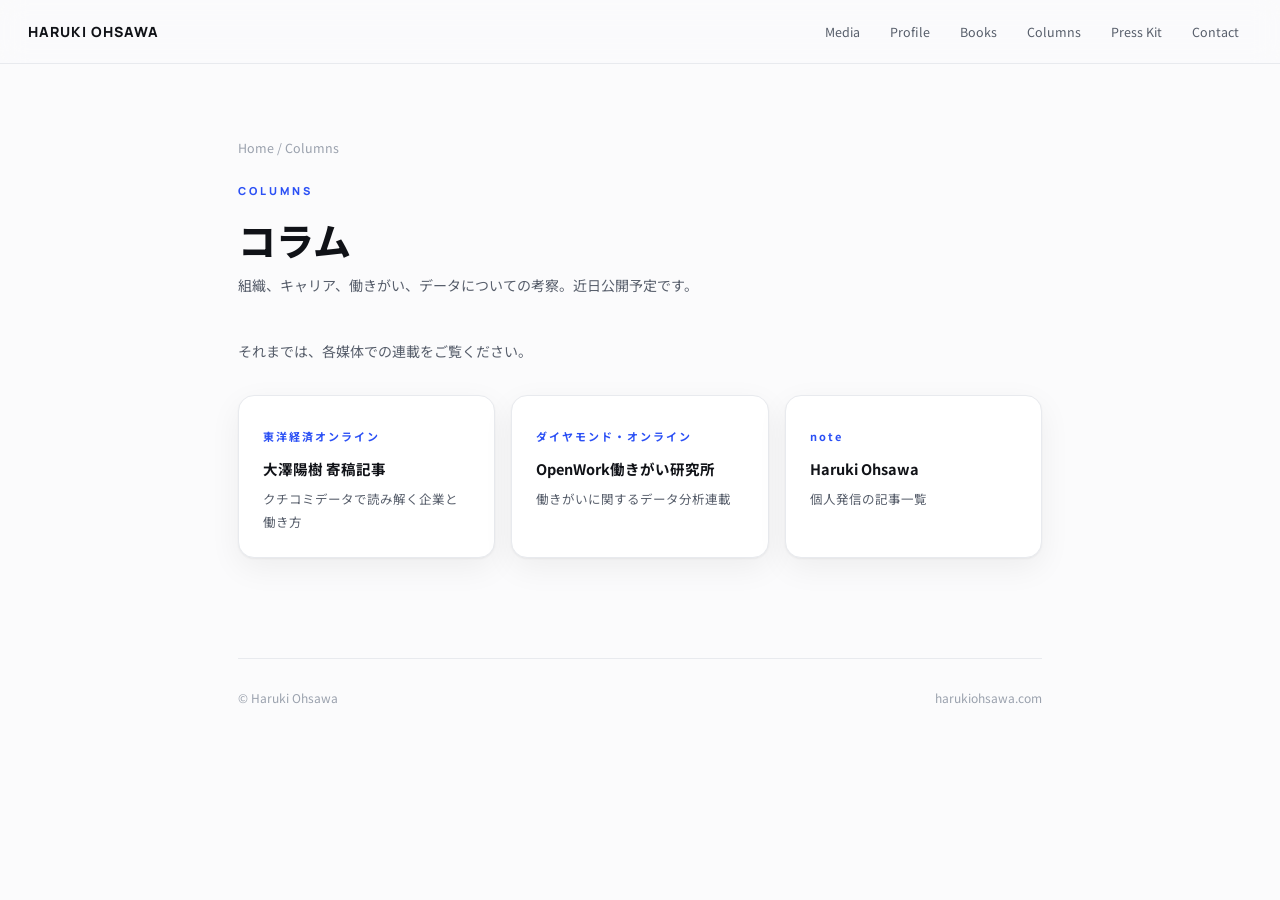
==== columns/index.html @ 918eade2 "ドメインを harukiohsawa.com に変更" ====
<!doctype html>
<html lang="ja">
<head>
<meta charset="utf-8">
<meta name="viewport" content="width=device-width, initial-scale=1">
<title>コラム | 大澤陽樹（Haruki Ohsawa）</title>
<meta name="description" content="オープンワーク株式会社 代表取締役社長・大澤陽樹のコラム。組織、キャリア、働きがい、データについての考察。">
<link rel="canonical" href="https://harukiohsawa.com/columns/">
<meta property="og:title" content="コラム | 大澤陽樹">
<meta property="og:type" content="website">
<meta property="og:url" content="https://harukiohsawa.com/columns/">
<meta property="og:site_name" content="大澤陽樹（Haruki Ohsawa）公式サイト">
<meta property="og:locale" content="ja_JP">
<meta name="twitter:card" content="summary">
<meta name="twitter:site" content="@ohsawa_tw">
<link rel="preconnect" href="https://fonts.googleapis.com">
<link rel="preconnect" href="https://fonts.gstatic.com" crossorigin>
<link href="https://fonts.googleapis.com/css2?family=Manrope:wght@800&family=Noto+Sans+JP:wght@400;500;700;800&display=swap" rel="stylesheet">
<link rel="stylesheet" href="../assets/style.css">
</head>
<body>
<nav class="topnav">
  <a class="logo en" href="../">HARUKI OHSAWA</a>
  <div class="links">
    <a href="../media/">Media</a><a href="../#profile">Profile</a><a href="../#books">Books</a><a href="./">Columns</a><a href="../#presskit">Press Kit</a><a href="../#contact">Contact</a>
  </div>
</nav>
<div class="wrap">
<header class="page-head">
  <p class="breadcrumb"><a href="../">Home</a> / Columns</p>
  <p class="eyebrow en">COLUMNS</p>
  <h1>コラム</h1>
  <p class="section-lead">組織、キャリア、働きがい、データについての考察。近日公開予定です。</p>
</header>

<section style="margin-top:40px">
  <p class="section-lead">それまでは、各媒体での連載をご覧ください。</p>
  <div class="col-links">
    <a class="col-card" href="https://toyokeizai.net/list/author/%E5%A4%A7%E6%BE%A4+%E9%99%BD%E6%A8%B9" target="_blank" rel="noopener"><span class="c-where">東洋経済オンライン</span><div class="c-name">大澤陽樹 寄稿記事</div><div class="c-desc">クチコミデータで読み解く企業と働き方</div></a>
    <a class="col-card" href="https://diamond.jp/ud/authors/58abbd6e7765611bd0560300" target="_blank" rel="noopener"><span class="c-where">ダイヤモンド・オンライン</span><div class="c-name">OpenWork働きがい研究所</div><div class="c-desc">働きがいに関するデータ分析連載</div></a>
    <a class="col-card" href="https://note.com/haruki_ohsawa/" target="_blank" rel="noopener"><span class="c-where">note</span><div class="c-name">Haruki Ohsawa</div><div class="c-desc">個人発信の記事一覧</div></a>
  </div>
</section>

<footer>
  <span>© Haruki Ohsawa</span>
  <span><a href="../">harukiohsawa.com</a></span>
</footer>
</div>
</body>
</html>
---- assets/style.css ----
/* harukiohsawa.com — Design A "Modern Minimal"
   白基調 / コバルトブルー / Manrope + Noto Sans JP */

:root {
  --bg: #FBFBFC;
  --card: #FFFFFF;
  --ink: #101217;
  --sub: #575E6B;
  --faint: #9AA1AD;
  --accent: #2B50F5;
  --accent-soft: #EBEFFE;
  --line: #E8EAEE;
  --shadow: 0 1px 2px rgba(16,18,23,0.05), 0 10px 32px rgba(16,18,23,0.06);
}
@media (prefers-color-scheme: dark) {
  :root {
    --bg: #0E1013; --card: #16181D; --ink: #ECEEF2; --sub: #A6ADBA;
    --faint: #6E7683; --accent: #8CA2FF; --accent-soft: #1B2340;
    --line: #24272E; --shadow: 0 1px 2px rgba(0,0,0,0.4), 0 10px 32px rgba(0,0,0,0.35);
  }
}

* { box-sizing: border-box; }
html { scroll-behavior: smooth; }
@media (prefers-reduced-motion: reduce) { html { scroll-behavior: auto; } }
body {
  margin: 0;
  background: var(--bg);
  color: var(--ink);
  font-family: "Noto Sans JP", "Yu Gothic UI", "Hiragino Sans", "Meiryo", sans-serif;
  font-size: 15.5px;
  line-height: 1.85;
  -webkit-font-smoothing: antialiased;
}
.en { font-family: "Manrope", "Noto Sans JP", sans-serif; font-weight: 800; }
a { color: var(--accent); text-decoration: none; }
a:hover { text-decoration: underline; }
a:focus-visible, button:focus-visible { outline: 2px solid var(--accent); outline-offset: 2px; border-radius: 4px; }
img { max-width: 100%; }

/* top nav */
.topnav {
  position: sticky; top: 0; z-index: 10;
  display: flex; align-items: center; justify-content: space-between; gap: 16px;
  padding: 14px 28px;
  background: color-mix(in srgb, var(--bg) 80%, transparent);
  backdrop-filter: blur(12px);
  border-bottom: 1px solid var(--line);
}
.topnav .logo { font-size: 14px; letter-spacing: 0.08em; color: var(--ink); }
.topnav .logo:hover { text-decoration: none; color: var(--accent); }
.topnav .links { display: flex; gap: 4px; flex-wrap: wrap; }
.topnav .links a { font-size: 12.5px; color: var(--sub); padding: 6px 13px; border-radius: 999px; }
.topnav .links a:hover { background: var(--accent-soft); color: var(--accent); text-decoration: none; }

.wrap { max-width: 860px; margin: 0 auto; padding: 0 28px 120px; }
section { margin-top: 104px; scroll-margin-top: 80px; }

.eyebrow { font-size: 11px; letter-spacing: 0.28em; color: var(--accent); margin: 0 0 12px; }
h2 { font-size: 30px; font-weight: 800; letter-spacing: 0.01em; margin: 0 0 8px; line-height: 1.4; text-wrap: balance; }
.section-lead { color: var(--sub); font-size: 14px; margin: 0 0 30px; max-width: 40em; }

/* subpage header */
.page-head { padding: 72px 0 0; }
.page-head h1 { font-size: 38px; font-weight: 800; margin: 0 0 8px; line-height: 1.35; }
.breadcrumb { font-size: 12.5px; color: var(--faint); margin: 0 0 22px; }
.breadcrumb a { color: var(--faint); }
.breadcrumb a:hover { color: var(--accent); }

/* hero */
.hero { position: relative; padding: 110px 0 0; overflow: hidden; }
.hero::before {
  content: ""; position: absolute; top: -220px; right: -160px;
  width: 560px; height: 560px; border-radius: 50%;
  background: radial-gradient(closest-side, var(--accent-soft), transparent 70%);
  pointer-events: none;
}
.hero-inner { position: relative; display: flex; gap: 48px; align-items: center; flex-wrap: wrap; }
.hero-text { flex: 1 1 400px; }
.hero .kicker {
  display: inline-block; font-size: 11px; letter-spacing: 0.22em;
  color: var(--accent); background: var(--accent-soft);
  padding: 6px 14px; border-radius: 999px; margin: 0 0 26px;
}
h1.name { font-size: 58px; font-weight: 800; letter-spacing: 0.02em; line-height: 1.2; margin: 0; }
.romaji { font-size: 15px; letter-spacing: 0.34em; color: var(--faint); margin: 14px 0 0; }
.title-line { margin: 26px 0 0; font-size: 15.5px; }
.mission { margin: 10px 0 0; font-size: 14px; color: var(--sub); }
.mission strong { color: var(--ink); font-weight: 700; }
.portrait {
  width: 200px; height: 200px; border-radius: 28px; object-fit: cover;
  background: linear-gradient(135deg, var(--accent-soft), var(--card));
  border: 1px solid var(--line); box-shadow: var(--shadow);
  display: flex; align-items: center; justify-content: center;
  color: var(--accent); font-size: 52px; flex: 0 0 auto;
}
.portrait-cap { font-size: 11.5px; color: var(--faint); text-align: center; margin-top: 10px; }
.sns { display: flex; gap: 8px; flex-wrap: wrap; margin-top: 32px; }
.sns a {
  font-size: 12.5px; padding: 8px 16px; border-radius: 999px;
  background: var(--card); border: 1px solid var(--line); color: var(--sub);
  box-shadow: var(--shadow);
}
.sns a:hover { color: var(--accent); border-color: var(--accent); text-decoration: none; }

/* media */
.auto-badge {
  display: inline-flex; align-items: center; gap: 7px;
  font-size: 11.5px; font-weight: 700; color: var(--accent);
  background: var(--accent-soft); padding: 5px 14px; border-radius: 999px;
  margin-left: 12px; vertical-align: 4px; letter-spacing: 0.04em;
}
.auto-badge .dot { width: 7px; height: 7px; border-radius: 50%; background: var(--accent); }
.filters { display: flex; gap: 8px; flex-wrap: wrap; margin: 0 0 20px; }
.filters button {
  font: inherit; font-size: 12.5px; padding: 6px 16px; border-radius: 999px;
  border: 1px solid var(--line); background: var(--card); color: var(--sub); cursor: pointer;
}
.filters button.on { background: var(--accent); color: #fff; border-color: var(--accent); }
ul.media-list {
  list-style: none; margin: 0; padding: 6px 0;
  background: var(--card); border: 1px solid var(--line); border-radius: 16px;
  box-shadow: var(--shadow);
}
ul.media-list li {
  display: grid; grid-template-columns: 84px 1fr; gap: 4px 16px;
  padding: 15px 22px; border-bottom: 1px solid var(--line);
}
ul.media-list li:last-child { border-bottom: none; }
ul.media-list li.hidden { display: none; }
.m-date { font-size: 12.5px; color: var(--faint); font-variant-numeric: tabular-nums; padding-top: 3px; font-family: "Manrope", sans-serif; }
.m-body { min-width: 0; }
.m-outlet { font-size: 12.5px; color: var(--sub); font-weight: 600; }
.m-title { display: block; font-size: 14.5px; line-height: 1.65; margin-top: 2px; color: var(--ink); }
a.m-title:hover { color: var(--accent); }
.media-note { font-size: 12.5px; color: var(--faint); margin-top: 16px; }
.btn-line {
  display: block; width: 100%; margin-top: 16px; font: inherit; font-size: 13px;
  color: var(--sub); background: var(--card); border: 1px solid var(--line);
  border-radius: 999px; padding: 11px; cursor: pointer; text-align: center;
}
.btn-line:hover { color: var(--accent); border-color: var(--accent); text-decoration: none; }
.year-head { font-size: 14px; font-weight: 800; color: var(--faint); margin: 40px 0 12px; font-family: "Manrope", sans-serif; letter-spacing: 0.1em; }

/* timeline */
.timeline { list-style: none; margin: 0; padding: 0; position: relative; }
.timeline::before {
  content: ""; position: absolute; left: 86px; top: 10px; bottom: 10px;
  width: 2px; border-radius: 2px; background: var(--line);
}
.timeline li { display: grid; grid-template-columns: 70px 1fr; gap: 34px; padding: 0 0 30px; position: relative; }
.timeline li::after {
  content: ""; position: absolute; left: 82px; top: 8px;
  width: 10px; height: 10px; border-radius: 50%;
  background: var(--accent); border: 2px solid var(--bg);
}
.t-year { font-size: 13.5px; color: var(--faint); text-align: right; font-variant-numeric: tabular-nums; font-family: "Manrope", sans-serif; }
.t-head { font-weight: 700; font-size: 15px; }
.t-desc { font-size: 13.5px; color: var(--sub); margin-top: 3px; }

/* cards */
.books, .col-links { display: grid; grid-template-columns: repeat(auto-fit, minmax(210px, 1fr)); gap: 16px; }
.book, .col-card, .kit-block, .contact-card {
  background: var(--card); border: 1px solid var(--line); border-radius: 16px;
  padding: 24px; box-shadow: var(--shadow);
}
.book { display: flex; flex-direction: column; gap: 8px; }
.book .b-title { font-weight: 700; font-size: 15.5px; line-height: 1.6; }
.book .b-pub { font-size: 12px; color: var(--faint); }
.book .b-note { font-size: 12.5px; color: var(--sub); flex: 1; }
.book a, .col-card a { font-size: 13px; font-weight: 600; }
.col-card { display: block; color: var(--ink); }
.col-card:hover { border-color: var(--accent); text-decoration: none; transform: translateY(-2px); transition: 0.15s; }
.col-card .c-where { font-size: 11px; letter-spacing: 0.18em; color: var(--accent); font-weight: 700; }
.col-card .c-name { font-size: 14.5px; font-weight: 700; margin-top: 8px; }
.col-card .c-desc { font-size: 12.5px; color: var(--sub); margin-top: 4px; }

ul.plain { list-style: none; margin: 0; padding: 4px 0; background: var(--card); border: 1px solid var(--line); border-radius: 16px; box-shadow: var(--shadow); }
ul.plain li { padding: 13px 22px; border-bottom: 1px solid var(--line); font-size: 14px; }
ul.plain li:last-child { border-bottom: none; }
ul.plain .sub { font-size: 12.5px; color: var(--faint); }

/* press kit */
.kit-block { margin-bottom: 16px; }
.kit-head { display: flex; align-items: baseline; justify-content: space-between; gap: 12px; flex-wrap: wrap; margin-bottom: 8px; }
.kit-title { font-weight: 700; font-size: 14.5px; }
.kit-len { font-size: 11.5px; color: var(--faint); font-weight: 400; }
.kit-text { font-size: 13.5px; color: var(--sub); line-height: 1.9; margin: 0; }
.copy-btn {
  font: inherit; font-size: 12px; font-weight: 700; color: #fff;
  background: var(--accent); border: none; border-radius: 999px;
  padding: 7px 18px; cursor: pointer; flex: 0 0 auto;
}
.copy-btn:hover { filter: brightness(1.1); }
.kit-photo { display: flex; gap: 20px; align-items: center; }
.kit-photo .thumb {
  width: 84px; height: 84px; border-radius: 16px; object-fit: cover;
  background: var(--accent-soft); display: flex; align-items: center; justify-content: center;
  color: var(--accent); font-size: 26px; flex: 0 0 auto;
}
.kit-photo .desc { font-size: 13px; color: var(--sub); }

.contact-grid { display: grid; grid-template-columns: repeat(auto-fit, minmax(260px, 1fr)); gap: 16px; }
.contact-card .who { font-weight: 700; font-size: 14.5px; }
.contact-card p { font-size: 13px; color: var(--sub); margin: 8px 0 12px; }
.contact-card a { font-size: 13.5px; font-weight: 700; }

footer {
  margin-top: 100px; padding-top: 28px; border-top: 1px solid var(--line);
  font-size: 12px; color: var(--faint);
  display: flex; justify-content: space-between; gap: 12px; flex-wrap: wrap;
}
footer a { color: var(--faint); }

#toast {
  position: fixed; left: 50%; bottom: 32px; transform: translateX(-50%) translateY(90px);
  background: var(--ink); color: var(--bg); font-size: 13px;
  padding: 10px 24px; border-radius: 999px; transition: transform 0.25s ease; pointer-events: none;
}
#toast.show { transform: translateX(-50%) translateY(0); }
@media (prefers-reduced-motion: reduce) { #toast, .col-card { transition: none; } }

@media (max-width: 720px) {
  .topnav .links { display: none; }
  h1.name { font-size: 42px; }
  .page-head h1 { font-size: 30px; }
  .hero { padding-top: 64px; }
  section { margin-top: 76px; }
  ul.media-list li { padding: 14px 16px; }
}
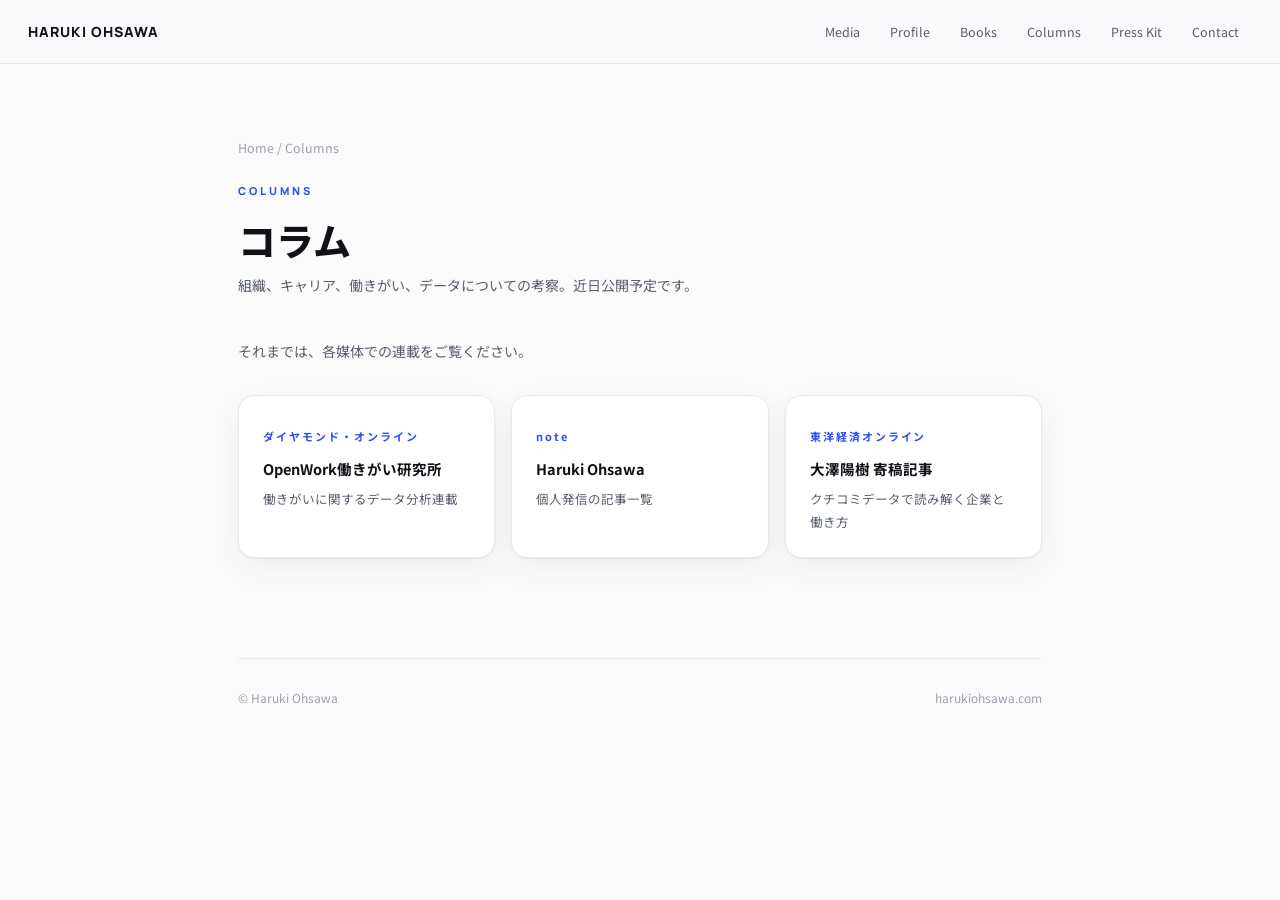
==== commit a24138a7: "東洋経済リンク差し替え・コラム並び順変更" ====
--- a/columns/index.html
+++ b/columns/index.html
@@ -13,6 +13,9 @@
 <meta property="og:locale" content="ja_JP">
 <meta name="twitter:card" content="summary">
 <meta name="twitter:site" content="@ohsawa_tw">
+<link rel="icon" href="/favicon.ico" sizes="32x32">
+<link rel="icon" type="image/svg+xml" href="/assets/favicon.svg">
+<link rel="apple-touch-icon" href="/assets/apple-touch-icon.png">
 <link rel="preconnect" href="https://fonts.googleapis.com">
 <link rel="preconnect" href="https://fonts.gstatic.com" crossorigin>
 <link href="https://fonts.googleapis.com/css2?family=Manrope:wght@800&family=Noto+Sans+JP:wght@400;500;700;800&display=swap" rel="stylesheet">
@@ -36,9 +39,9 @@
 <section style="margin-top:40px">
   <p class="section-lead">それまでは、各媒体での連載をご覧ください。</p>
   <div class="col-links">
-    <a class="col-card" href="https://toyokeizai.net/list/author/%E5%A4%A7%E6%BE%A4+%E9%99%BD%E6%A8%B9" target="_blank" rel="noopener"><span class="c-where">東洋経済オンライン</span><div class="c-name">大澤陽樹 寄稿記事</div><div class="c-desc">クチコミデータで読み解く企業と働き方</div></a>
     <a class="col-card" href="https://diamond.jp/ud/authors/58abbd6e7765611bd0560300" target="_blank" rel="noopener"><span class="c-where">ダイヤモンド・オンライン</span><div class="c-name">OpenWork働きがい研究所</div><div class="c-desc">働きがいに関するデータ分析連載</div></a>
     <a class="col-card" href="https://note.com/haruki_ohsawa/" target="_blank" rel="noopener"><span class="c-where">note</span><div class="c-name">Haruki Ohsawa</div><div class="c-desc">個人発信の記事一覧</div></a>
+    <a class="col-card" href="https://toyokeizai.net/list/author/4883" target="_blank" rel="noopener"><span class="c-where">東洋経済オンライン</span><div class="c-name">大澤陽樹 寄稿記事</div><div class="c-desc">クチコミデータで読み解く企業と働き方</div></a>
   </div>
 </section>
 
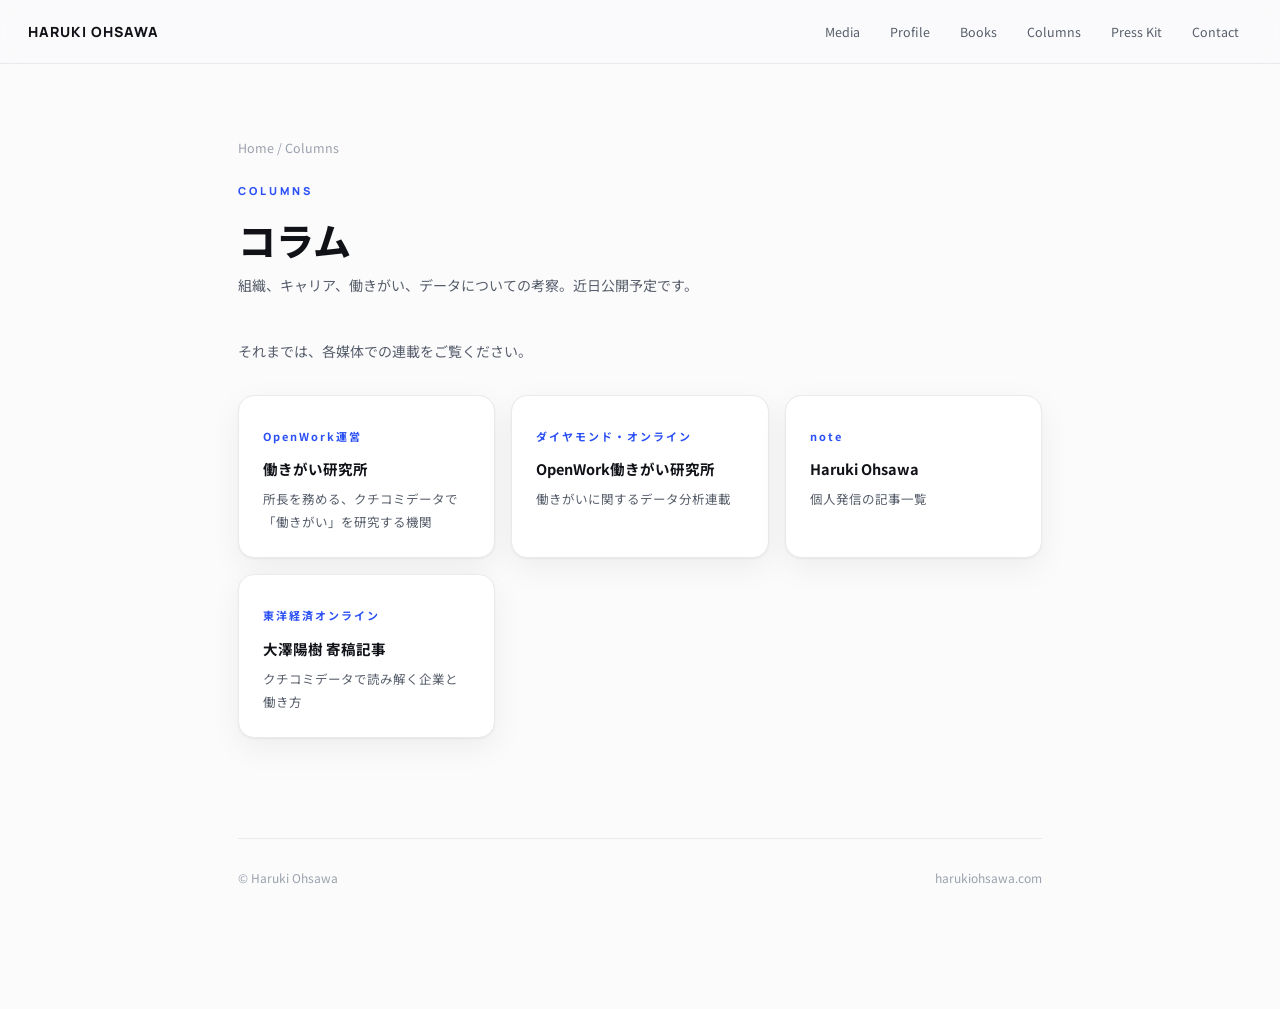
==== commit 3d4b16c4: "働きがい研究所を追加" ====
--- a/columns/index.html
+++ b/columns/index.html
@@ -39,6 +39,7 @@
 <section style="margin-top:40px">
   <p class="section-lead">それまでは、各媒体での連載をご覧ください。</p>
   <div class="col-links">
+    <a class="col-card" href="https://hatarakigai.openwork.jp/" target="_blank" rel="noopener"><span class="c-where">OpenWork運営</span><div class="c-name">働きがい研究所</div><div class="c-desc">所長を務める、クチコミデータで「働きがい」を研究する機関</div></a>
     <a class="col-card" href="https://diamond.jp/ud/authors/58abbd6e7765611bd0560300" target="_blank" rel="noopener"><span class="c-where">ダイヤモンド・オンライン</span><div class="c-name">OpenWork働きがい研究所</div><div class="c-desc">働きがいに関するデータ分析連載</div></a>
     <a class="col-card" href="https://note.com/haruki_ohsawa/" target="_blank" rel="noopener"><span class="c-where">note</span><div class="c-name">Haruki Ohsawa</div><div class="c-desc">個人発信の記事一覧</div></a>
     <a class="col-card" href="https://toyokeizai.net/list/author/4883" target="_blank" rel="noopener"><span class="c-where">東洋経済オンライン</span><div class="c-name">大澤陽樹 寄稿記事</div><div class="c-desc">クチコミデータで読み解く企業と働き方</div></a>
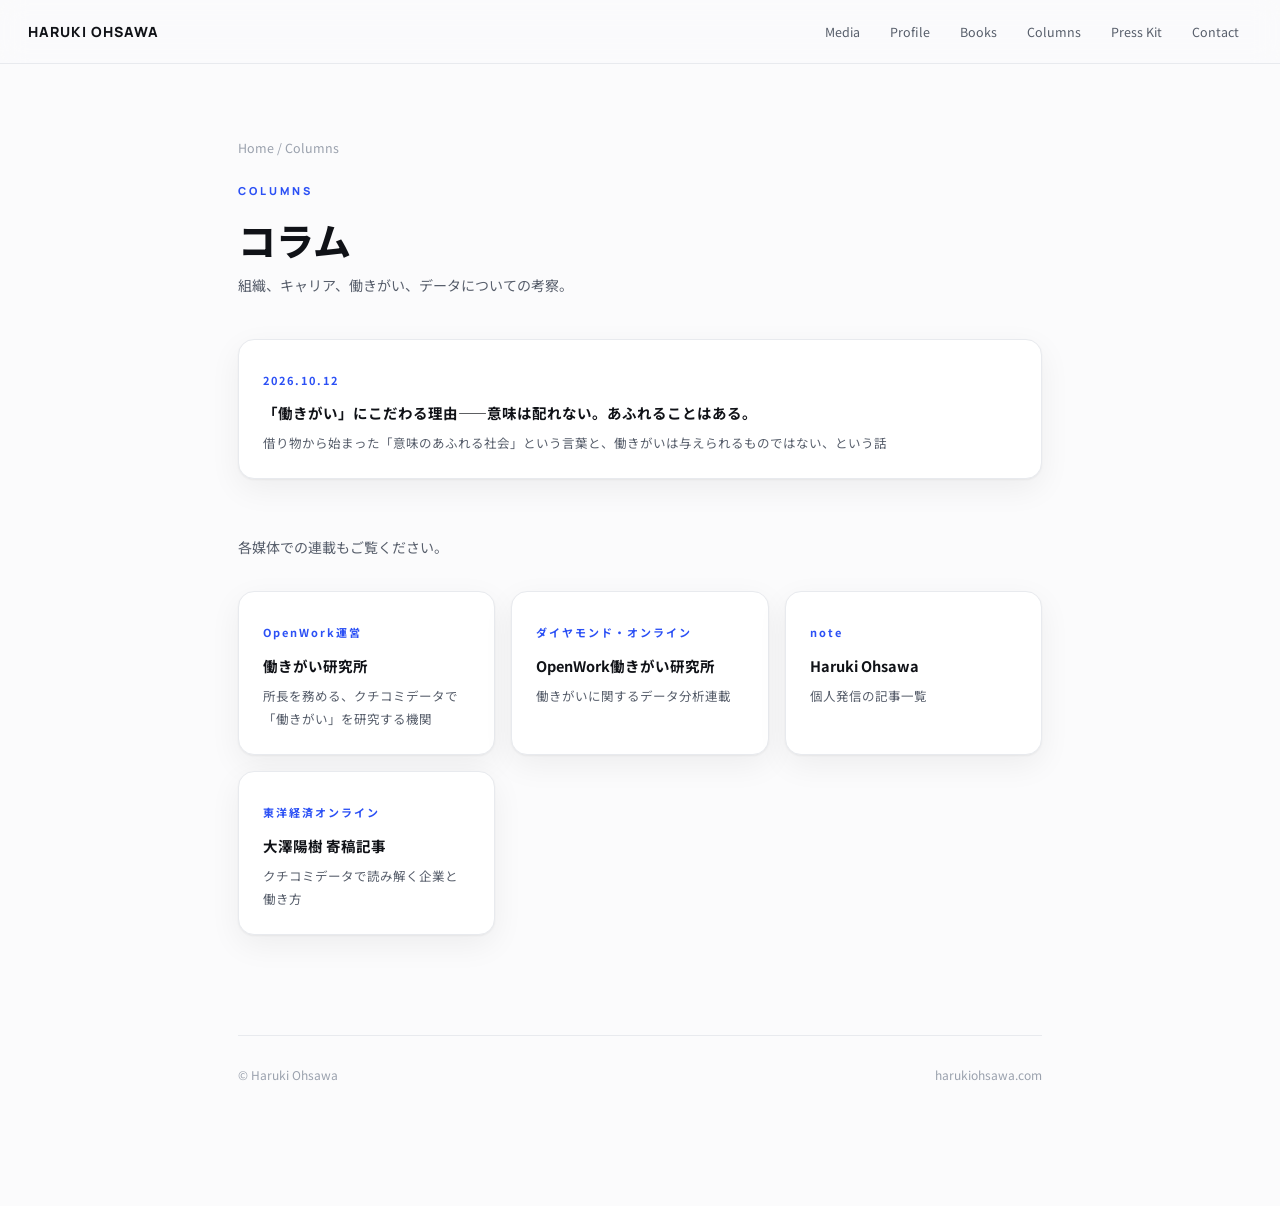
==== commit 8d5b19b1: "コラム第1号「働きがいにこだわる理由」を掲載" ====
--- a/columns/index.html
+++ b/columns/index.html
@@ -13,13 +13,13 @@
 <meta property="og:locale" content="ja_JP">
 <meta name="twitter:card" content="summary">
 <meta name="twitter:site" content="@ohsawa_tw">
-<link rel="icon" href="/favicon.ico" sizes="32x32">
-<link rel="icon" type="image/svg+xml" href="/assets/favicon.svg">
-<link rel="apple-touch-icon" href="/assets/apple-touch-icon.png">
+<link rel="icon" href="/favicon.ico?v=dog" sizes="32x32">
+<link rel="icon" type="image/svg+xml" href="/assets/favicon.svg?v=dog">
+<link rel="apple-touch-icon" href="/assets/apple-touch-icon.png?v=dog">
 <link rel="preconnect" href="https://fonts.googleapis.com">
 <link rel="preconnect" href="https://fonts.gstatic.com" crossorigin>
 <link href="https://fonts.googleapis.com/css2?family=Manrope:wght@800&family=Noto+Sans+JP:wght@400;500;700;800&display=swap" rel="stylesheet">
-<link rel="stylesheet" href="../assets/style.css">
+<link rel="stylesheet" href="../assets/style.css?v=20261002">
 </head>
 <body>
 <nav class="topnav">
@@ -33,11 +33,17 @@
   <p class="breadcrumb"><a href="../">Home</a> / Columns</p>
   <p class="eyebrow en">COLUMNS</p>
   <h1>コラム</h1>
-  <p class="section-lead">組織、キャリア、働きがい、データについての考察。近日公開予定です。</p>
+  <p class="section-lead">組織、キャリア、働きがい、データについての考察。</p>
 </header>
 
 <section style="margin-top:40px">
-  <p class="section-lead">それまでは、各媒体での連載をご覧ください。</p>
+  <div class="col-links">
+    <a class="col-card" href="hatarakigai/"><span class="c-where">2026.10.12</span><div class="c-name">「働きがい」にこだわる理由——意味は配れない。あふれることはある。</div><div class="c-desc">借り物から始まった「意味のあふれる社会」という言葉と、働きがいは与えられるものではない、という話</div></a>
+  </div>
+</section>
+
+<section style="margin-top:56px">
+  <p class="section-lead">各媒体での連載もご覧ください。</p>
   <div class="col-links">
     <a class="col-card" href="https://hatarakigai.openwork.jp/" target="_blank" rel="noopener"><span class="c-where">OpenWork運営</span><div class="c-name">働きがい研究所</div><div class="c-desc">所長を務める、クチコミデータで「働きがい」を研究する機関</div></a>
     <a class="col-card" href="https://diamond.jp/ud/authors/58abbd6e7765611bd0560300" target="_blank" rel="noopener"><span class="c-where">ダイヤモンド・オンライン</span><div class="c-name">OpenWork働きがい研究所</div><div class="c-desc">働きがいに関するデータ分析連載</div></a>
--- a/assets/style.css
+++ b/assets/style.css
@@ -85,6 +85,7 @@
 h1.name { font-size: 58px; font-weight: 800; letter-spacing: 0.02em; line-height: 1.2; margin: 0; }
 .romaji { font-size: 15px; letter-spacing: 0.34em; color: var(--faint); margin: 14px 0 0; }
 .title-line { margin: 26px 0 0; font-size: 15.5px; }
+.title-line.sub { margin-top: 5px; font-size: 13.5px; color: var(--sub); }
 .mission { margin: 10px 0 0; font-size: 14px; color: var(--sub); }
 .mission strong { color: var(--ink); font-weight: 700; }
 .portrait {
@@ -102,6 +103,32 @@
   box-shadow: var(--shadow);
 }
 .sns a:hover { color: var(--accent); border-color: var(--accent); text-decoration: none; }
+
+/* upcoming events */
+.events { display: grid; grid-template-columns: repeat(auto-fit, minmax(300px, 1fr)); gap: 16px; }
+.event-card {
+  background: var(--card); border: 1.5px solid var(--accent); border-radius: 16px;
+  padding: 24px; box-shadow: var(--shadow);
+  display: flex; flex-direction: column; gap: 10px;
+}
+.event-card .e-date {
+  font-family: "Manrope", sans-serif; font-weight: 800; font-size: 15px;
+  color: var(--accent); letter-spacing: 0.02em;
+}
+.event-card .e-date .e-tag {
+  font-family: "Noto Sans JP", sans-serif; font-size: 11px; font-weight: 700;
+  background: var(--accent-soft); color: var(--accent);
+  border-radius: 999px; padding: 3px 12px; margin-left: 10px; vertical-align: 2px;
+}
+.event-card .e-name { font-size: 15.5px; font-weight: 700; line-height: 1.6; }
+.event-card .e-desc { font-size: 13px; color: var(--sub); flex: 1; }
+.event-card .e-apply {
+  display: inline-block; align-self: flex-start;
+  font-size: 13px; font-weight: 700; color: #fff; background: var(--accent);
+  border-radius: 999px; padding: 9px 22px; margin-top: 4px;
+}
+.event-card .e-apply:hover { filter: brightness(1.1); text-decoration: none; }
+#upcoming { margin-top: 64px; }
 
 /* media */
 .auto-badge {
@@ -175,6 +202,26 @@
 .col-card .c-name { font-size: 14.5px; font-weight: 700; margin-top: 8px; }
 .col-card .c-desc { font-size: 12.5px; color: var(--sub); margin-top: 4px; }
 
+.sub-head { font-size: 13px; font-weight: 800; color: var(--faint); letter-spacing: 0.08em; margin: 32px 0 12px; }
+details.fold {
+  background: var(--card); border: 1px solid var(--line); border-radius: 16px;
+  box-shadow: var(--shadow); padding: 0; margin-bottom: 14px; overflow: hidden;
+}
+details.fold summary {
+  cursor: pointer; list-style: none; padding: 16px 22px;
+  font-size: 14.5px; font-weight: 700; display: flex; align-items: center; gap: 10px;
+}
+details.fold summary::-webkit-details-marker { display: none; }
+details.fold summary::before { content: "▸"; color: var(--accent); transition: transform 0.15s; }
+details.fold[open] summary::before { transform: rotate(90deg); }
+details.fold summary .cnt { font-size: 12px; font-weight: 400; color: var(--faint); }
+details.fold .fold-body { padding: 0 22px 8px; }
+details.fold .fold-body ul { list-style: none; margin: 0; padding: 0; }
+details.fold .fold-body li { padding: 12px 0; border-top: 1px solid var(--line); font-size: 14px; }
+details.fold .fold-body .t { font-weight: 700; }
+details.fold .fold-body .d { font-size: 12.5px; color: var(--sub); margin-top: 3px; line-height: 1.9; }
+@media (prefers-reduced-motion: reduce) { details.fold summary::before { transition: none; } }
+.sub-head:first-of-type { margin-top: 0; }
 ul.plain { list-style: none; margin: 0; padding: 4px 0; background: var(--card); border: 1px solid var(--line); border-radius: 16px; box-shadow: var(--shadow); }
 ul.plain li { padding: 13px 22px; border-bottom: 1px solid var(--line); font-size: 14px; }
 ul.plain li:last-child { border-bottom: none; }
@@ -228,3 +275,18 @@
   section { margin-top: 76px; }
   ul.media-list li { padding: 14px 16px; }
 }
+
+/* スタンプ（2026/10 追加）：顔写真がときどき似顔絵スタンプに切り替わる／見出し横の犬・文鳥 */
+.portrait { transition: opacity .25s ease; }
+.portrait.is-fading { opacity: 0; }
+.portrait.is-stamp { background: #EEF1FE; object-fit: contain; object-position: center bottom; }
+h2 .h2-stamp { height: 1.45em; width: auto; vertical-align: -0.3em; margin-left: 12px; transform-origin: 50% 100%; }
+h2 .h2-stamp.face { height: 1.55em; vertical-align: -0.36em; }
+h2:hover .h2-stamp { animation: stamp-hop .6s ease; }
+@keyframes stamp-hop { 0%,100% { transform: translateY(0); } 40% { transform: translateY(-6px) rotate(-4deg); } }
+@media (prefers-color-scheme: dark) {
+  .h2-stamp { filter: drop-shadow(0 0 1px rgba(255,255,255,.75)) drop-shadow(0 0 3px rgba(255,255,255,.25)); }
+}
+@media (prefers-reduced-motion: reduce) {
+  h2:hover .h2-stamp { animation: none; }
+}
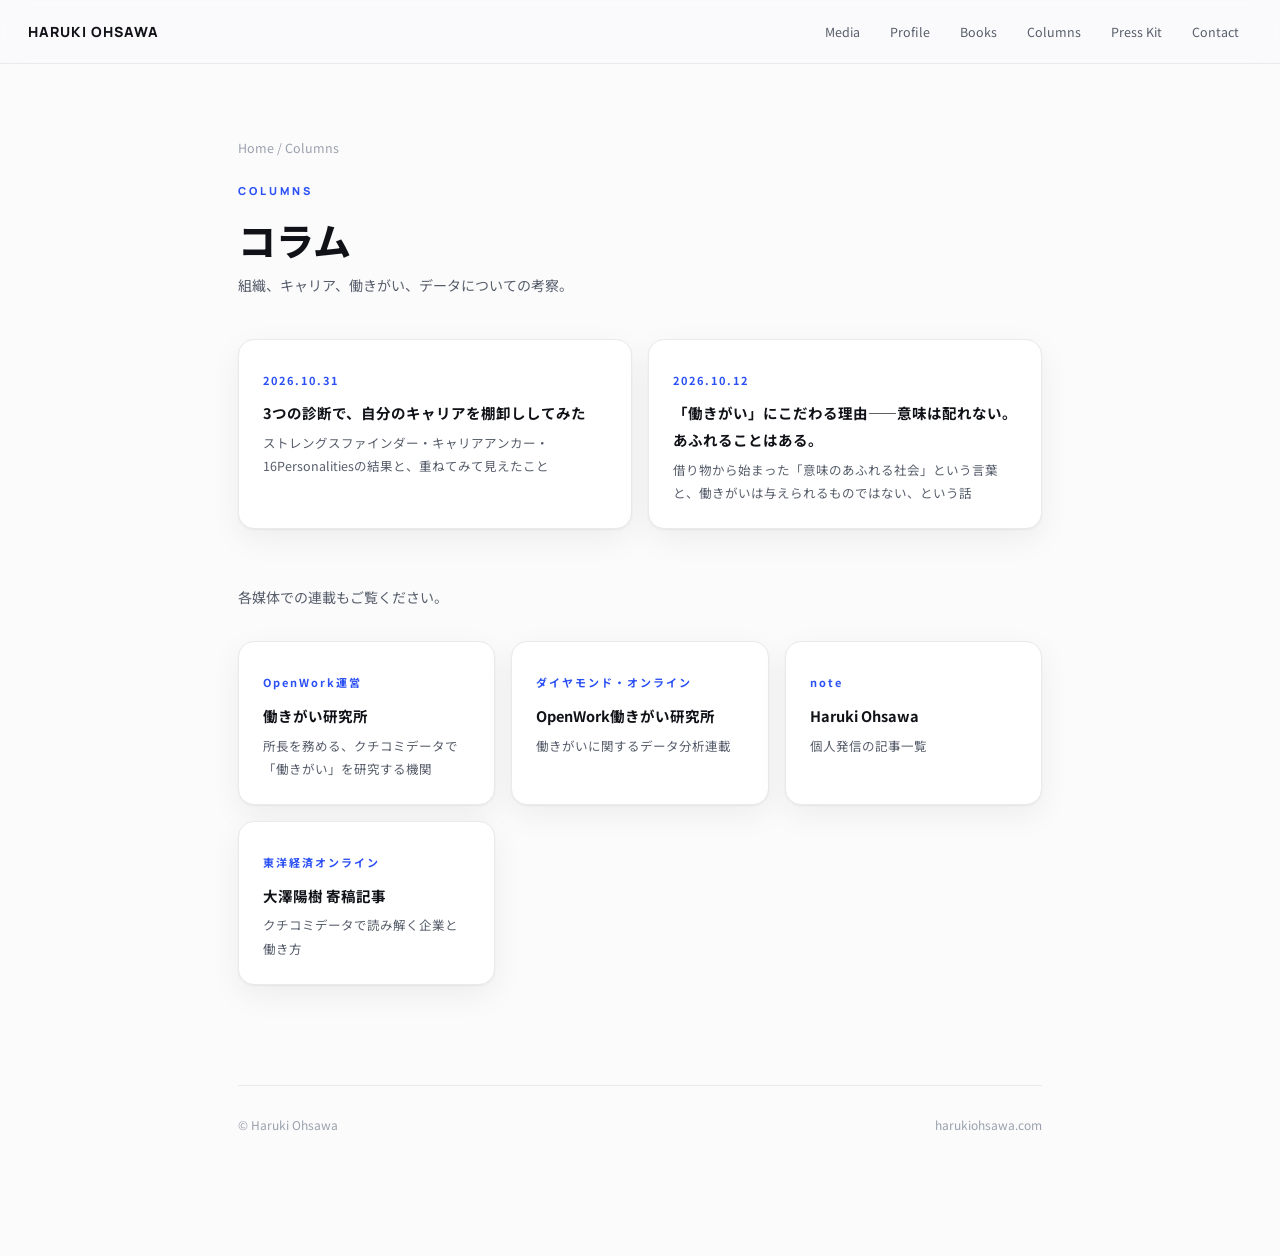
==== commit d4f37f37: "コラム追加：3つの診断で、自分のキャリアを棚卸ししてみた" ====
--- a/columns/index.html
+++ b/columns/index.html
@@ -38,6 +38,7 @@
 
 <section style="margin-top:40px">
   <div class="col-links">
+    <a class="col-card" href="self-analysis/"><span class="c-where">2026.10.31</span><div class="c-name">3つの診断で、自分のキャリアを棚卸ししてみた</div><div class="c-desc">ストレングスファインダー・キャリアアンカー・16Personalitiesの結果と、重ねてみて見えたこと</div></a>
     <a class="col-card" href="hatarakigai/"><span class="c-where">2026.10.12</span><div class="c-name">「働きがい」にこだわる理由——意味は配れない。あふれることはある。</div><div class="c-desc">借り物から始まった「意味のあふれる社会」という言葉と、働きがいは与えられるものではない、という話</div></a>
   </div>
 </section>
